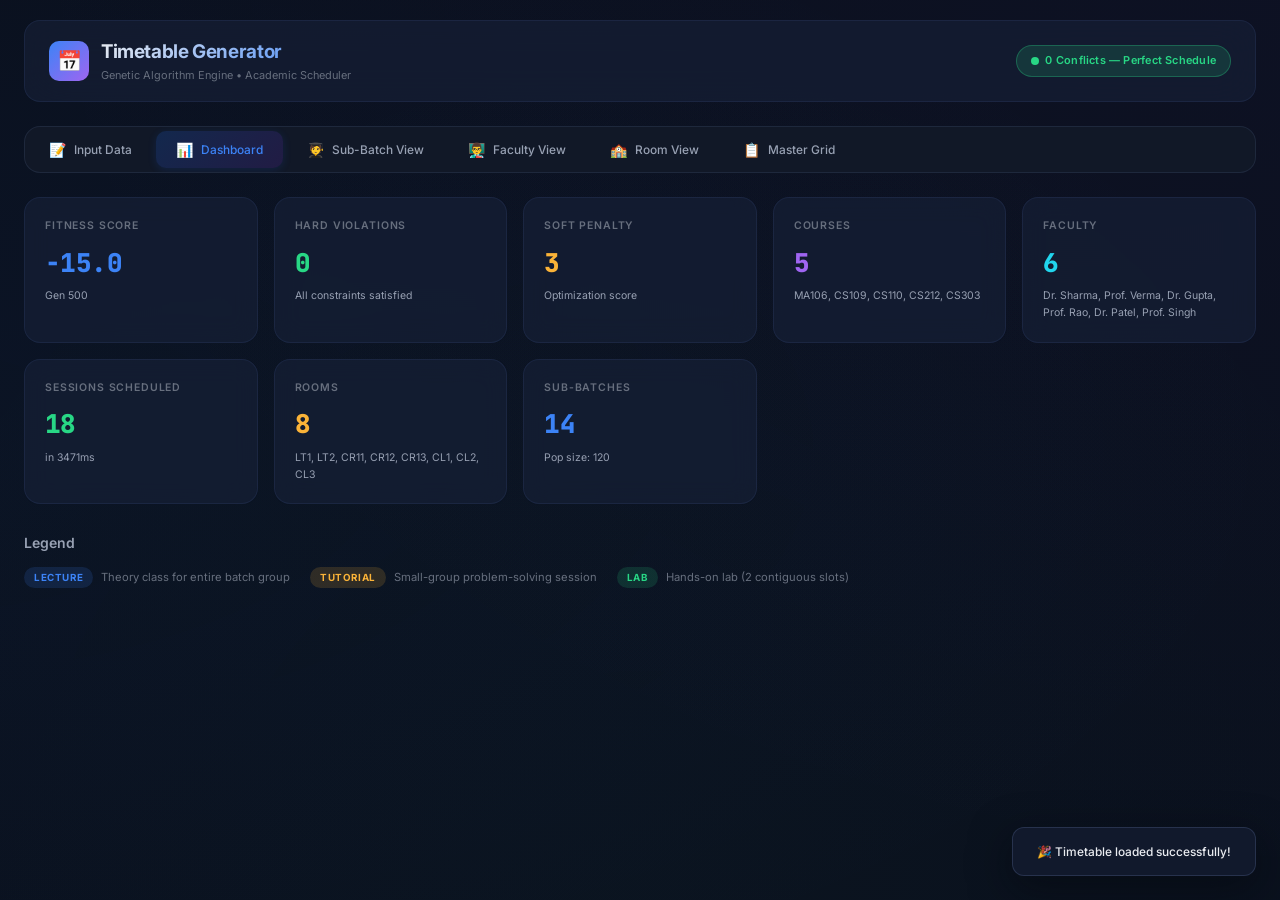
==== index.html @ 5f19a91e "MVP" ====
<!DOCTYPE html>
<html lang="en">
<head>
    <meta charset="UTF-8">
    <meta name="viewport" content="width=device-width, initial-scale=1.0">
    <meta name="description" content="Academic Timetable Generator — Genetic Algorithm powered scheduler with interactive visualization">
    <title>Timetable Generator — GA Engine</title>
    <link rel="stylesheet" href="style.css">
</head>
<body>

<div class="app-container">

    <!-- ═══ HEADER ═══ -->
    <header class="app-header">
        <div class="logo">
            <div class="logo-icon">📅</div>
            <div>
                <h1>Timetable Generator</h1>
                <div class="subtitle">Genetic Algorithm Engine • Academic Scheduler</div>
            </div>
        </div>
        <div class="header-actions">
            <div id="statusBadge" class="status-badge" style="display:none;">
                <span class="pulse"></span>
                <span id="statusText"></span>
            </div>
        </div>
    </header>


    <!-- ═══ TAB NAVIGATION ═══ -->
    <nav class="tab-nav" id="tabNav">
        <button class="tab-btn active" data-tab="input">
            <span class="tab-icon">📝</span> Input Data
        </button>
        <button class="tab-btn" data-tab="dashboard" id="tabDashboard" style="display:none;">
            <span class="tab-icon">📊</span> Dashboard
        </button>
        <button class="tab-btn" data-tab="subbatch" id="tabSubBatch" style="display:none;">
            <span class="tab-icon">🧑‍🎓</span> Sub-Batch View
        </button>
        <button class="tab-btn" data-tab="faculty" id="tabFaculty" style="display:none;">
            <span class="tab-icon">👨‍🏫</span> Faculty View
        </button>
        <button class="tab-btn" data-tab="room" id="tabRoom" style="display:none;">
            <span class="tab-icon">🏫</span> Room View
        </button>
        <button class="tab-btn" data-tab="master" id="tabMaster" style="display:none;">
            <span class="tab-icon">📋</span> Master Grid
        </button>
    </nav>


    <!-- ═══════════════════════════════════════════
         TAB 1: INPUT DATA
         ═══════════════════════════════════════════ -->
    <div class="tab-content active" id="tab-input">
        <div class="wizard-container">

            <!-- Wizard Step Nav -->
            <div class="wizard-steps" id="wizardSteps">
                <button class="wizard-step-btn active" data-step="config">
                    <span class="step-num">1</span> Schedule
                </button>
                <button class="wizard-step-btn" data-step="courses">
                    <span class="step-num">2</span> Courses
                </button>
                <button class="wizard-step-btn" data-step="faculty">
                    <span class="step-num">3</span> Faculty
                </button>
                <button class="wizard-step-btn" data-step="rooms">
                    <span class="step-num">4</span> Rooms
                </button>
                <button class="wizard-step-btn" data-step="batches">
                    <span class="step-num">5</span> Batches
                </button>
                <button class="wizard-step-btn" data-step="sessions">
                    <span class="step-num">6</span> Sessions
                </button>
            </div>


            <!-- ── Step 1: Schedule Config ── -->
            <div class="wizard-panel active" id="step-config">
                <h2 class="form-section-title">⏱️ Schedule Configuration</h2>
                <p class="form-section-desc">Define working days, number of periods, and time slots.</p>

                <div class="config-field" style="margin-bottom: 20px;">
                    <label>Working Days & Periods Per Day</label>
                    <p style="font-size: 0.78rem; color: var(--text-muted); margin: 4px 0 12px;">Set different number of periods for each day (e.g. Saturday = 4 periods).</p>
                    <div class="data-table-wrapper" style="max-width: 400px;">
                        <table class="data-table" id="daysConfigTable">
                            <thead>
                                <tr>
                                    <th>Enabled</th>
                                    <th>Day</th>
                                    <th>Periods</th>
                                </tr>
                            </thead>
                            <tbody id="daysConfigBody">
                                <!-- Populated by JS -->
                            </tbody>
                        </table>
                    </div>
                </div>

                <h3 style="font-size: 0.9rem; color: var(--text-secondary); margin-bottom: 12px;">Period Timings</h3>
                <div class="period-timings-list" id="periodTimings">
                    <!-- Populated by JS -->
                </div>
            </div>


            <!-- ── Step 2: Courses ── -->
            <div class="wizard-panel" id="step-courses">
                <h2 class="form-section-title">📚 Courses</h2>
                <p class="form-section-desc">Add all courses with their code, name, credits, and L-T-P hours.</p>

                <div class="data-table-wrapper">
                    <table class="data-table" id="coursesTable">
                        <thead>
                            <tr>
                                <th>Code</th>
                                <th>Name</th>
                                <th>Credits</th>
                                <th>L</th>
                                <th>T</th>
                                <th>P</th>
                                <th>Elective</th>
                                <th style="width:50px;"></th>
                            </tr>
                        </thead>
                        <tbody id="coursesBody">
                        </tbody>
                    </table>
                </div>
                <div class="form-actions">
                    <div class="form-actions-left">
                        <button class="btn btn-primary btn-sm" onclick="addCourseRow()">➕ Add Course</button>
                    </div>
                </div>
            </div>


            <!-- ── Step 3: Faculty ── -->
            <div class="wizard-panel" id="step-faculty">
                <h2 class="form-section-title">👨‍🏫 Faculty</h2>
                <p class="form-section-desc">Add faculty members with their department and weekly load limit.</p>

                <div class="data-table-wrapper">
                    <table class="data-table" id="facultyTable">
                        <thead>
                            <tr>
                                <th>ID</th>
                                <th>Name</th>
                                <th>Department</th>
                                <th>Max Load (hrs/wk)</th>
                                <th style="width:50px;"></th>
                            </tr>
                        </thead>
                        <tbody id="facultyBody">
                        </tbody>
                    </table>
                </div>
                <div class="form-actions">
                    <div class="form-actions-left">
                        <button class="btn btn-primary btn-sm" onclick="addFacultyRow()">➕ Add Faculty</button>
                    </div>
                </div>
            </div>


            <!-- ── Step 4: Rooms ── -->
            <div class="wizard-panel" id="step-rooms">
                <h2 class="form-section-title">🏫 Rooms</h2>
                <p class="form-section-desc">Add rooms/labs with type and capacity.</p>

                <div class="data-table-wrapper">
                    <table class="data-table" id="roomsTable">
                        <thead>
                            <tr>
                                <th>Code</th>
                                <th>Type</th>
                                <th>Capacity</th>
                                <th style="width:50px;"></th>
                            </tr>
                        </thead>
                        <tbody id="roomsBody">
                        </tbody>
                    </table>
                </div>
                <div class="form-actions">
                    <div class="form-actions-left">
                        <button class="btn btn-primary btn-sm" onclick="addRoomRow()">➕ Add Room</button>
                    </div>
                </div>
            </div>


            <!-- ── Step 5: Batches & Groups ── -->
            <div class="wizard-panel" id="step-batches">
                <h2 class="form-section-title">🧑‍🎓 Batches & Groups</h2>
                <p class="form-section-desc">Define sub-batches first, then group them into batch groups for lectures/labs.</p>

                <h3 style="font-size: 0.95rem; color: var(--text-secondary); margin: 16px 0 10px;">Sub-Batches</h3>
                <div class="data-table-wrapper">
                    <table class="data-table" id="subBatchTable">
                        <thead>
                            <tr>
                                <th>ID/Name</th>
                                <th>Size (students)</th>
                                <th style="width:50px;"></th>
                            </tr>
                        </thead>
                        <tbody id="subBatchBody">
                        </tbody>
                    </table>
                </div>
                <div class="form-actions" style="border-top:none; margin-top:10px; padding-top:0;">
                    <div class="form-actions-left">
                        <button class="btn btn-primary btn-sm" onclick="addSubBatchRow()">➕ Add Sub-Batch</button>
                    </div>
                </div>

                <h3 style="font-size: 0.95rem; color: var(--text-secondary); margin: 24px 0 10px;">Batch Groups</h3>
                <div class="data-table-wrapper">
                    <table class="data-table" id="batchGroupTable">
                        <thead>
                            <tr>
                                <th>Group Name</th>
                                <th>Sub-Batches (comma-separated IDs)</th>
                                <th style="width:50px;"></th>
                            </tr>
                        </thead>
                        <tbody id="batchGroupBody">
                        </tbody>
                    </table>
                </div>
                <div class="form-actions" style="border-top:none; margin-top:10px; padding-top:0;">
                    <div class="form-actions-left">
                        <button class="btn btn-primary btn-sm" onclick="addBatchGroupRow()">➕ Add Batch Group</button>
                    </div>
                </div>
            </div>


            <!-- ── Step 6: Session Mappings ── -->
            <div class="wizard-panel" id="step-sessions">
                <h2 class="form-section-title">🔗 Session Mapping</h2>
                <p class="form-section-desc">Map each course to its batch group, faculty, and session type. The system generates sessions from L-T-P automatically, but you can also manually specify count.</p>

                <div class="data-table-wrapper">
                    <table class="data-table" id="sessionsTable">
                        <thead>
                            <tr>
                                <th>Course</th>
                                <th>Type</th>
                                <th>Batch Group</th>
                                <th>Faculty</th>
                                <th>Count</th>
                                <th style="width:50px;"></th>
                            </tr>
                        </thead>
                        <tbody id="sessionsBody">
                        </tbody>
                    </table>
                </div>
                <div class="form-actions">
                    <div class="form-actions-left">
                        <button class="btn btn-primary btn-sm" onclick="addSessionRow()">➕ Add Mapping</button>
                    </div>
                </div>
            </div>


            <!-- ── Global Wizard Actions ── -->
            <div class="form-actions" style="margin-top: 28px; padding-top: 20px; border-top: 1px solid var(--border-subtle);">
                <div class="form-actions-left">
                    <button class="btn btn-secondary" onclick="loadSampleData()">📥 Load Sample Data</button>
                    <button class="btn btn-secondary" onclick="clearAllData()">🗑️ Clear All</button>
                </div>
                <div class="form-actions-right">
                    <button class="btn btn-secondary" onclick="reloadServerOutput()" title="Load latest timetable from server">⚡ Reload Latest</button>
                    <button class="btn btn-secondary" id="btnLoadOutput" onclick="loadOutputJson()" title="Upload a JSON file from your computer">📂 Upload JSON</button>
                    <button class="btn btn-success" onclick="exportInputJson()">💾 Export Input JSON</button>
                </div>
            </div>

        </div>
    </div>


    <!-- ═══════════════════════════════════════════
         TAB 2: DASHBOARD
         ═══════════════════════════════════════════ -->
    <div class="tab-content" id="tab-dashboard">
        <div class="stats-grid" id="statsGrid">
            <!-- Populated by JS -->
        </div>

        <div style="margin-top: 20px;">
            <h3 style="font-size: 1rem; font-weight: 600; color: var(--text-secondary); margin-bottom: 12px;">Legend</h3>
            <div style="display: flex; gap: 20px; flex-wrap: wrap;">
                <div style="display: flex; align-items: center; gap: 8px;">
                    <span class="type-badge lecture">Lecture</span>
                    <span style="font-size: 0.8rem; color: var(--text-muted);">Theory class for entire batch group</span>
                </div>
                <div style="display: flex; align-items: center; gap: 8px;">
                    <span class="type-badge tutorial">Tutorial</span>
                    <span style="font-size: 0.8rem; color: var(--text-muted);">Small-group problem-solving session</span>
                </div>
                <div style="display: flex; align-items: center; gap: 8px;">
                    <span class="type-badge practical">Lab</span>
                    <span style="font-size: 0.8rem; color: var(--text-muted);">Hands-on lab (2 contiguous slots)</span>
                </div>
            </div>
        </div>
    </div>


    <!-- ═══════════════════════════════════════════
         TAB 3: SUB-BATCH VIEW
         ═══════════════════════════════════════════ -->
    <div class="tab-content" id="tab-subbatch">
        <div class="view-controls">
            <label for="subBatchSelect">Select Sub-Batch:</label>
            <select class="styled-select" id="subBatchSelect" onchange="renderSubBatchGrid()"></select>
        </div>
        <div id="subBatchGridContainer">
            <div class="empty-state">
                <div class="empty-icon">🧑‍🎓</div>
                <h3>Select a sub-batch above</h3>
                <p>Choose a sub-batch from the dropdown to view its weekly timetable.</p>
            </div>
        </div>
    </div>


    <!-- ═══════════════════════════════════════════
         TAB 4: FACULTY VIEW
         ═══════════════════════════════════════════ -->
    <div class="tab-content" id="tab-faculty">
        <div class="view-controls">
            <label for="facultySelect">Select Faculty:</label>
            <select class="styled-select" id="facultySelect" onchange="renderFacultyGrid()"></select>
        </div>
        <div id="facultyGridContainer">
            <div class="empty-state">
                <div class="empty-icon">👨‍🏫</div>
                <h3>Select a faculty member above</h3>
                <p>Choose a faculty member to view their weekly teaching schedule.</p>
            </div>
        </div>
    </div>


    <!-- ═══════════════════════════════════════════
         TAB 5: ROOM VIEW
         ═══════════════════════════════════════════ -->
    <div class="tab-content" id="tab-room">
        <div class="view-controls">
            <label for="roomSelect">Select Room:</label>
            <select class="styled-select" id="roomSelect" onchange="renderRoomGrid()"></select>
        </div>
        <div id="roomGridContainer">
            <div class="empty-state">
                <div class="empty-icon">🏫</div>
                <h3>Select a room above</h3>
                <p>Choose a room to see its weekly occupancy schedule.</p>
            </div>
        </div>
    </div>


    <!-- ═══════════════════════════════════════════
         TAB 6: MASTER GRID
         ═══════════════════════════════════════════ -->
    <div class="tab-content" id="tab-master">
        <div class="view-controls">
            <label for="masterFilter">Filter:</label>
            <input type="text" class="styled-select" id="masterFilter" placeholder="Search by course, faculty, room..." oninput="renderMasterTable()" style="min-width: 300px;">
        </div>
        <div id="masterTableContainer">
            <!-- Populated by JS -->
        </div>
    </div>

</div>

<!-- ═══ TOOLTIP ═══ -->
<div class="tooltip" id="tooltip"></div>

<script src="app.js"></script>
</body>
</html>
---- style.css ----
/* ═══════════════════════════════════════════════════════════════════════
   TIMETABLE GENERATOR — PREMIUM DARK THEME DESIGN SYSTEM
   ═══════════════════════════════════════════════════════════════════════ */

@import url('https://fonts.googleapis.com/css2?family=Inter:wght@300;400;500;600;700;800&family=JetBrains+Mono:wght@400;500;600&display=swap');

/* ── CSS Variables (Design Tokens) ── */
:root {
    /* Base colors */
    --bg-primary: hsl(222, 47%, 8%);
    --bg-secondary: hsl(222, 40%, 11%);
    --bg-tertiary: hsl(222, 35%, 14%);
    --bg-card: hsl(222, 35%, 13%);
    --bg-hover: hsl(222, 30%, 18%);

    /* Glass effect */
    --glass-bg: hsla(222, 40%, 16%, 0.6);
    --glass-border: hsla(222, 40%, 30%, 0.3);
    --glass-shadow: 0 8px 32px hsla(222, 50%, 4%, 0.4);

    /* Text */
    --text-primary: hsl(220, 20%, 93%);
    --text-secondary: hsl(220, 15%, 65%);
    --text-muted: hsl(220, 10%, 45%);

    /* Accent palette */
    --accent-blue: hsl(217, 91%, 60%);
    --accent-blue-dim: hsla(217, 91%, 60%, 0.15);
    --accent-purple: hsl(265, 83%, 67%);
    --accent-purple-dim: hsla(265, 83%, 67%, 0.15);
    --accent-green: hsl(152, 69%, 50%);
    --accent-green-dim: hsla(152, 69%, 50%, 0.15);
    --accent-amber: hsl(38, 95%, 60%);
    --accent-amber-dim: hsla(38, 95%, 60%, 0.15);
    --accent-red: hsl(0, 84%, 60%);
    --accent-red-dim: hsla(0, 84%, 60%, 0.15);
    --accent-cyan: hsl(187, 85%, 53%);
    --accent-cyan-dim: hsla(187, 85%, 53%, 0.15);

    /* Session type colors */
    --lecture-bg: linear-gradient(135deg, hsla(217, 80%, 50%, 0.25), hsla(217, 80%, 50%, 0.10));
    --lecture-border: hsla(217, 80%, 55%, 0.5);
    --lecture-text: hsl(217, 90%, 75%);

    --tutorial-bg: linear-gradient(135deg, hsla(38, 80%, 50%, 0.25), hsla(38, 80%, 50%, 0.10));
    --tutorial-border: hsla(38, 80%, 55%, 0.5);
    --tutorial-text: hsl(38, 90%, 75%);

    --lab-bg: linear-gradient(135deg, hsla(152, 70%, 45%, 0.25), hsla(152, 70%, 45%, 0.10));
    --lab-border: hsla(152, 70%, 50%, 0.5);
    --lab-text: hsl(152, 80%, 70%);

    /* Borders & misc */
    --border-subtle: hsla(222, 30%, 25%, 0.5);
    --border-medium: hsla(222, 30%, 30%, 0.6);
    --radius-sm: 6px;
    --radius-md: 10px;
    --radius-lg: 16px;
    --radius-xl: 20px;

    /* Transitions */
    --transition-fast: 150ms ease;
    --transition-normal: 250ms ease;
    --transition-smooth: 350ms cubic-bezier(0.4, 0, 0.2, 1);
}


/* ── Reset & Base ── */
*, *::before, *::after {
    margin: 0;
    padding: 0;
    box-sizing: border-box;
}

html {
    font-size: 14px;
    scroll-behavior: smooth;
}

body {
    font-family: 'Inter', -apple-system, BlinkMacSystemFont, sans-serif;
    background: var(--bg-primary);
    color: var(--text-primary);
    line-height: 1.6;
    min-height: 100vh;
    overflow-x: hidden;
}

/* Ambient background glow */
body::before {
    content: '';
    position: fixed;
    top: -50%;
    left: -50%;
    width: 200%;
    height: 200%;
    background: radial-gradient(ellipse at 20% 50%, hsla(217, 80%, 50%, 0.04) 0%, transparent 50%),
                radial-gradient(ellipse at 80% 20%, hsla(265, 80%, 55%, 0.03) 0%, transparent 50%),
                radial-gradient(ellipse at 50% 80%, hsla(152, 70%, 45%, 0.02) 0%, transparent 50%);
    z-index: -1;
    pointer-events: none;
}


/* ── Layout ── */
.app-container {
    max-width: 1440px;
    margin: 0 auto;
    padding: 20px 24px;
}


/* ── Header ── */
.app-header {
    display: flex;
    align-items: center;
    justify-content: space-between;
    padding: 16px 24px;
    margin-bottom: 24px;
    background: var(--glass-bg);
    border: 1px solid var(--glass-border);
    border-radius: var(--radius-lg);
    backdrop-filter: blur(20px);
    -webkit-backdrop-filter: blur(20px);
}

.app-header .logo {
    display: flex;
    align-items: center;
    gap: 12px;
}

.app-header .logo-icon {
    width: 40px;
    height: 40px;
    background: linear-gradient(135deg, var(--accent-blue), var(--accent-purple));
    border-radius: var(--radius-md);
    display: flex;
    align-items: center;
    justify-content: center;
    font-size: 20px;
}

.app-header h1 {
    font-size: 1.35rem;
    font-weight: 700;
    letter-spacing: -0.02em;
    background: linear-gradient(135deg, var(--text-primary), var(--accent-blue));
    -webkit-background-clip: text;
    -webkit-text-fill-color: transparent;
    background-clip: text;
}

.app-header .subtitle {
    font-size: 0.78rem;
    color: var(--text-muted);
    font-weight: 400;
}

.header-actions {
    display: flex;
    gap: 10px;
    align-items: center;
}


/* ── Status Badge ── */
.status-badge {
    display: inline-flex;
    align-items: center;
    gap: 6px;
    padding: 6px 14px;
    border-radius: 100px;
    font-size: 0.78rem;
    font-weight: 600;
    letter-spacing: 0.02em;
}

.status-badge.success {
    background: var(--accent-green-dim);
    color: var(--accent-green);
    border: 1px solid hsla(152, 69%, 50%, 0.3);
}

.status-badge.warning {
    background: var(--accent-red-dim);
    color: var(--accent-red);
    border: 1px solid hsla(0, 84%, 60%, 0.3);
}

.status-badge .pulse {
    width: 8px;
    height: 8px;
    border-radius: 50%;
    animation: pulse 2s infinite;
}

.status-badge.success .pulse { background: var(--accent-green); }
.status-badge.warning .pulse { background: var(--accent-red); }

@keyframes pulse {
    0%, 100% { opacity: 1; transform: scale(1); }
    50% { opacity: 0.5; transform: scale(1.2); }
}


/* ── Tab Navigation ── */
.tab-nav {
    display: flex;
    gap: 4px;
    padding: 4px;
    background: var(--bg-secondary);
    border-radius: var(--radius-lg);
    margin-bottom: 24px;
    border: 1px solid var(--border-subtle);
    overflow-x: auto;
}

.tab-btn {
    padding: 10px 20px;
    border: none;
    background: transparent;
    color: var(--text-secondary);
    font-family: 'Inter', sans-serif;
    font-size: 0.85rem;
    font-weight: 500;
    border-radius: var(--radius-md);
    cursor: pointer;
    transition: all var(--transition-normal);
    white-space: nowrap;
    display: flex;
    align-items: center;
    gap: 8px;
}

.tab-btn:hover {
    color: var(--text-primary);
    background: var(--bg-hover);
}

.tab-btn.active {
    background: linear-gradient(135deg, hsla(217, 80%, 50%, 0.2), hsla(265, 80%, 55%, 0.15));
    color: var(--accent-blue);
    box-shadow: 0 2px 8px hsla(217, 80%, 50%, 0.15);
}

.tab-btn .tab-icon {
    font-size: 1rem;
}

.tab-content {
    display: none;
    animation: fadeIn 0.3s ease;
}

.tab-content.active {
    display: block;
}

@keyframes fadeIn {
    from { opacity: 0; transform: translateY(8px); }
    to { opacity: 1; transform: translateY(0); }
}


/* ── Stat Cards ── */
.stats-grid {
    display: grid;
    grid-template-columns: repeat(auto-fit, minmax(200px, 1fr));
    gap: 16px;
    margin-bottom: 28px;
}

.stat-card {
    background: var(--glass-bg);
    border: 1px solid var(--glass-border);
    border-radius: var(--radius-lg);
    padding: 20px;
    backdrop-filter: blur(12px);
    transition: all var(--transition-smooth);
}

.stat-card:hover {
    transform: translateY(-2px);
    border-color: var(--accent-blue);
    box-shadow: 0 8px 24px hsla(217, 80%, 50%, 0.1);
}

.stat-card .stat-label {
    font-size: 0.75rem;
    color: var(--text-muted);
    text-transform: uppercase;
    letter-spacing: 0.08em;
    font-weight: 600;
    margin-bottom: 8px;
}

.stat-card .stat-value {
    font-size: 1.85rem;
    font-weight: 800;
    font-family: 'JetBrains Mono', monospace;
    letter-spacing: -0.02em;
}

.stat-card .stat-sub {
    font-size: 0.75rem;
    color: var(--text-secondary);
    margin-top: 4px;
}

.stat-card.blue .stat-value { color: var(--accent-blue); }
.stat-card.purple .stat-value { color: var(--accent-purple); }
.stat-card.green .stat-value { color: var(--accent-green); }
.stat-card.amber .stat-value { color: var(--accent-amber); }
.stat-card.red .stat-value { color: var(--accent-red); }
.stat-card.cyan .stat-value { color: var(--accent-cyan); }


/* ── Dropdown / Select ── */
.view-controls {
    display: flex;
    align-items: center;
    gap: 16px;
    margin-bottom: 20px;
    flex-wrap: wrap;
}

.view-controls label {
    font-size: 0.85rem;
    font-weight: 600;
    color: var(--text-secondary);
}

.styled-select {
    appearance: none;
    background: var(--bg-tertiary);
    border: 1px solid var(--border-medium);
    color: var(--text-primary);
    padding: 10px 36px 10px 14px;
    border-radius: var(--radius-md);
    font-family: 'Inter', sans-serif;
    font-size: 0.85rem;
    font-weight: 500;
    cursor: pointer;
    transition: all var(--transition-fast);
    background-image: url("data:image/svg+xml,%3Csvg xmlns='http://www.w3.org/2000/svg' width='12' height='12' viewBox='0 0 12 12'%3E%3Cpath d='M6 8L1 3h10z' fill='%23888'/%3E%3C/svg%3E");
    background-repeat: no-repeat;
    background-position: right 12px center;
    min-width: 220px;
}

.styled-select:hover {
    border-color: var(--accent-blue);
}

.styled-select:focus {
    outline: none;
    border-color: var(--accent-blue);
    box-shadow: 0 0 0 3px var(--accent-blue-dim);
}


/* ── Timetable Grid ── */
.timetable-wrapper {
    overflow-x: auto;
    border-radius: var(--radius-lg);
    border: 1px solid var(--glass-border);
    background: var(--glass-bg);
    backdrop-filter: blur(12px);
}

.timetable-grid {
    width: 100%;
    border-collapse: separate;
    border-spacing: 0;
    min-width: 800px;
}

.timetable-grid th {
    padding: 14px 16px;
    font-size: 0.78rem;
    font-weight: 600;
    text-transform: uppercase;
    letter-spacing: 0.06em;
    color: var(--text-muted);
    background: var(--bg-secondary);
    border-bottom: 1px solid var(--border-subtle);
    position: sticky;
    top: 0;
    z-index: 2;
}

.timetable-grid th:first-child {
    border-top-left-radius: var(--radius-lg);
    position: sticky;
    left: 0;
    z-index: 3;
    background: var(--bg-secondary);
}

.timetable-grid th:last-child {
    border-top-right-radius: var(--radius-lg);
}

.timetable-grid td {
    padding: 8px;
    border-bottom: 1px solid var(--border-subtle);
    border-right: 1px solid hsla(222, 30%, 20%, 0.3);
    vertical-align: top;
    min-width: 140px;
    height: 80px;
}

.timetable-grid td:first-child {
    font-weight: 600;
    color: var(--text-secondary);
    font-size: 0.85rem;
    background: var(--bg-secondary);
    min-width: 90px;
    position: sticky;
    left: 0;
    z-index: 1;
}

.timetable-grid tr:last-child td:first-child {
    border-bottom-left-radius: var(--radius-lg);
}

.timetable-grid tr:last-child td:last-child {
    border-bottom-right-radius: var(--radius-lg);
}


/* ── Session Cell (inside grid td) ── */
.session-cell {
    padding: 8px 10px;
    border-radius: var(--radius-sm);
    border-left: 3px solid transparent;
    height: 100%;
    display: flex;
    flex-direction: column;
    justify-content: center;
    gap: 3px;
    cursor: pointer;
    transition: all var(--transition-fast);
    position: relative;
}

.session-cell:hover {
    transform: scale(1.02);
    z-index: 5;
}

.session-cell.lecture {
    background: var(--lecture-bg);
    border-left-color: var(--lecture-border);
}

.session-cell.tutorial {
    background: var(--tutorial-bg);
    border-left-color: var(--tutorial-border);
}

.session-cell.practical {
    background: var(--lab-bg);
    border-left-color: var(--lab-border);
}

.session-cell .course-code {
    font-family: 'JetBrains Mono', monospace;
    font-size: 0.82rem;
    font-weight: 600;
}

.session-cell.lecture .course-code { color: var(--lecture-text); }
.session-cell.tutorial .course-code { color: var(--tutorial-text); }
.session-cell.practical .course-code { color: var(--lab-text); }

.session-cell .session-type-badge {
    font-size: 0.65rem;
    font-weight: 700;
    text-transform: uppercase;
    letter-spacing: 0.08em;
    opacity: 0.7;
}

.session-cell .session-detail {
    font-size: 0.7rem;
    color: var(--text-secondary);
    white-space: nowrap;
    overflow: hidden;
    text-overflow: ellipsis;
}

.empty-cell {
    height: 100%;
    border: 1px dashed hsla(222, 30%, 25%, 0.4);
    border-radius: var(--radius-sm);
    display: flex;
    align-items: center;
    justify-content: center;
    color: var(--text-muted);
    font-size: 0.7rem;
    opacity: 0.4;
}


/* ── Tooltip ── */
.tooltip {
    position: fixed;
    background: hsl(222, 45%, 10%);
    border: 1px solid var(--border-medium);
    border-radius: var(--radius-md);
    padding: 14px 18px;
    font-size: 0.8rem;
    z-index: 1000;
    pointer-events: none;
    box-shadow: 0 12px 40px hsla(222, 50%, 4%, 0.6);
    max-width: 280px;
    backdrop-filter: blur(20px);
    opacity: 0;
    transition: opacity var(--transition-fast);
}

.tooltip.visible {
    opacity: 1;
}

.tooltip .tt-title {
    font-weight: 700;
    font-size: 0.9rem;
    margin-bottom: 8px;
    color: var(--text-primary);
}

.tooltip .tt-row {
    display: flex;
    justify-content: space-between;
    gap: 16px;
    padding: 3px 0;
}

.tooltip .tt-label {
    color: var(--text-muted);
    font-weight: 500;
}

.tooltip .tt-value {
    color: var(--text-primary);
    font-weight: 600;
    font-family: 'JetBrains Mono', monospace;
    font-size: 0.75rem;
}


/* ── Buttons ── */
.btn {
    padding: 10px 20px;
    border: none;
    border-radius: var(--radius-md);
    font-family: 'Inter', sans-serif;
    font-size: 0.85rem;
    font-weight: 600;
    cursor: pointer;
    transition: all var(--transition-normal);
    display: inline-flex;
    align-items: center;
    gap: 8px;
}

.btn-primary {
    background: linear-gradient(135deg, var(--accent-blue), hsl(230, 80%, 55%));
    color: white;
    box-shadow: 0 4px 16px hsla(217, 80%, 50%, 0.3);
}

.btn-primary:hover {
    transform: translateY(-1px);
    box-shadow: 0 6px 24px hsla(217, 80%, 50%, 0.4);
}

.btn-secondary {
    background: var(--bg-tertiary);
    color: var(--text-primary);
    border: 1px solid var(--border-medium);
}

.btn-secondary:hover {
    background: var(--bg-hover);
    border-color: var(--accent-blue);
}

.btn-success {
    background: linear-gradient(135deg, var(--accent-green), hsl(160, 70%, 40%));
    color: white;
    box-shadow: 0 4px 16px hsla(152, 69%, 50%, 0.3);
}

.btn-success:hover {
    transform: translateY(-1px);
    box-shadow: 0 6px 24px hsla(152, 69%, 50%, 0.4);
}

.btn-danger {
    background: var(--accent-red-dim);
    color: var(--accent-red);
    border: 1px solid hsla(0, 84%, 60%, 0.3);
}

.btn-danger:hover {
    background: hsla(0, 84%, 60%, 0.25);
}

.btn-sm {
    padding: 6px 14px;
    font-size: 0.78rem;
}

.btn-icon {
    width: 36px;
    height: 36px;
    padding: 0;
    display: flex;
    align-items: center;
    justify-content: center;
    border-radius: var(--radius-sm);
}


/* ── Input Form Styles ── */
.wizard-container {
    background: var(--glass-bg);
    border: 1px solid var(--glass-border);
    border-radius: var(--radius-xl);
    padding: 28px;
    backdrop-filter: blur(20px);
}

.wizard-steps {
    display: flex;
    gap: 4px;
    margin-bottom: 28px;
    padding: 4px;
    background: var(--bg-secondary);
    border-radius: var(--radius-lg);
    overflow-x: auto;
}

.wizard-step-btn {
    flex: 1;
    padding: 10px 16px;
    border: none;
    background: transparent;
    color: var(--text-muted);
    font-family: 'Inter', sans-serif;
    font-size: 0.78rem;
    font-weight: 500;
    border-radius: var(--radius-md);
    cursor: pointer;
    transition: all var(--transition-normal);
    white-space: nowrap;
    display: flex;
    align-items: center;
    gap: 8px;
    justify-content: center;
}

.wizard-step-btn:hover {
    color: var(--text-primary);
    background: var(--bg-hover);
}

.wizard-step-btn.active {
    background: var(--accent-blue-dim);
    color: var(--accent-blue);
}

.wizard-step-btn.completed {
    color: var(--accent-green);
}

.wizard-step-btn .step-num {
    width: 22px;
    height: 22px;
    border-radius: 50%;
    background: var(--bg-tertiary);
    display: flex;
    align-items: center;
    justify-content: center;
    font-size: 0.7rem;
    font-weight: 700;
}

.wizard-step-btn.active .step-num {
    background: var(--accent-blue);
    color: white;
}

.wizard-step-btn.completed .step-num {
    background: var(--accent-green);
    color: white;
}

.wizard-panel {
    display: none;
    animation: fadeIn 0.3s ease;
}

.wizard-panel.active {
    display: block;
}

.form-section-title {
    font-size: 1.15rem;
    font-weight: 700;
    margin-bottom: 6px;
    color: var(--text-primary);
}

.form-section-desc {
    font-size: 0.82rem;
    color: var(--text-secondary);
    margin-bottom: 20px;
}


/* ── Form Table (editable data grid) ── */
.data-table-wrapper {
    overflow-x: auto;
    border-radius: var(--radius-md);
    border: 1px solid var(--border-subtle);
}

.data-table {
    width: 100%;
    border-collapse: collapse;
}

.data-table th {
    padding: 10px 14px;
    font-size: 0.72rem;
    font-weight: 600;
    text-transform: uppercase;
    letter-spacing: 0.06em;
    color: var(--text-muted);
    background: var(--bg-secondary);
    border-bottom: 1px solid var(--border-subtle);
    text-align: left;
}

.data-table td {
    padding: 6px 8px;
    border-bottom: 1px solid hsla(222, 30%, 20%, 0.3);
}

.data-table tr:hover td {
    background: var(--bg-hover);
}

.data-table input,
.data-table select {
    width: 100%;
    padding: 8px 10px;
    background: var(--bg-primary);
    border: 1px solid var(--border-subtle);
    color: var(--text-primary);
    border-radius: var(--radius-sm);
    font-family: 'Inter', sans-serif;
    font-size: 0.82rem;
    transition: all var(--transition-fast);
}

.data-table input:focus,
.data-table select:focus {
    outline: none;
    border-color: var(--accent-blue);
    box-shadow: 0 0 0 3px var(--accent-blue-dim);
}

.data-table input[type="number"] {
    font-family: 'JetBrains Mono', monospace;
    width: 70px;
}

.data-table input[type="checkbox"] {
    width: auto;
    accent-color: var(--accent-blue);
}

.data-table select {
    appearance: none;
    background-image: url("data:image/svg+xml,%3Csvg xmlns='http://www.w3.org/2000/svg' width='10' height='10' viewBox='0 0 10 10'%3E%3Cpath d='M5 7L1 3h8z' fill='%23888'/%3E%3C/svg%3E");
    background-repeat: no-repeat;
    background-position: right 8px center;
    padding-right: 28px;
}


/* ── Form Actions Bar ── */
.form-actions {
    display: flex;
    align-items: center;
    justify-content: space-between;
    margin-top: 20px;
    padding-top: 16px;
    border-top: 1px solid var(--border-subtle);
    flex-wrap: wrap;
    gap: 10px;
}

.form-actions-left {
    display: flex;
    gap: 10px;
}

.form-actions-right {
    display: flex;
    gap: 10px;
}


/* ── Config Form (Step 1) ── */
.config-grid {
    display: grid;
    grid-template-columns: repeat(auto-fit, minmax(280px, 1fr));
    gap: 20px;
    margin-bottom: 24px;
}

.config-field {
    display: flex;
    flex-direction: column;
    gap: 6px;
}

.config-field label {
    font-size: 0.78rem;
    font-weight: 600;
    color: var(--text-secondary);
    text-transform: uppercase;
    letter-spacing: 0.04em;
}

.config-field input,
.config-field select {
    padding: 10px 14px;
    background: var(--bg-primary);
    border: 1px solid var(--border-subtle);
    color: var(--text-primary);
    border-radius: var(--radius-md);
    font-family: 'Inter', sans-serif;
    font-size: 0.9rem;
    transition: all var(--transition-fast);
}

.config-field input:focus,
.config-field select:focus {
    outline: none;
    border-color: var(--accent-blue);
    box-shadow: 0 0 0 3px var(--accent-blue-dim);
}

.days-checkbox-group {
    display: flex;
    gap: 8px;
    flex-wrap: wrap;
}

.day-checkbox {
    display: flex;
    align-items: center;
    gap: 6px;
    padding: 8px 14px;
    background: var(--bg-primary);
    border: 1px solid var(--border-subtle);
    border-radius: var(--radius-sm);
    cursor: pointer;
    transition: all var(--transition-fast);
    font-size: 0.82rem;
    font-weight: 500;
}

.day-checkbox:hover {
    border-color: var(--accent-blue);
}

.day-checkbox input[type="checkbox"] {
    accent-color: var(--accent-blue);
}

.day-checkbox.checked {
    background: var(--accent-blue-dim);
    border-color: var(--accent-blue);
    color: var(--accent-blue);
}

.period-timings-list {
    display: flex;
    flex-direction: column;
    gap: 8px;
}

.period-timing-row {
    display: flex;
    align-items: center;
    gap: 10px;
}

.period-timing-row .period-label {
    font-family: 'JetBrains Mono', monospace;
    font-size: 0.78rem;
    font-weight: 600;
    color: var(--text-muted);
    min-width: 30px;
}

.period-timing-row input {
    padding: 8px 12px;
    background: var(--bg-primary);
    border: 1px solid var(--border-subtle);
    color: var(--text-primary);
    border-radius: var(--radius-sm);
    font-family: 'JetBrains Mono', monospace;
    font-size: 0.82rem;
    width: 130px;
    transition: all var(--transition-fast);
}

.period-timing-row input:focus {
    outline: none;
    border-color: var(--accent-blue);
    box-shadow: 0 0 0 3px var(--accent-blue-dim);
}


/* ── Master Table ── */
.master-table-wrapper {
    overflow-x: auto;
    border-radius: var(--radius-lg);
    border: 1px solid var(--glass-border);
    background: var(--glass-bg);
    backdrop-filter: blur(12px);
}

.master-table {
    width: 100%;
    border-collapse: collapse;
}

.master-table th {
    padding: 12px 16px;
    font-size: 0.72rem;
    font-weight: 600;
    text-transform: uppercase;
    letter-spacing: 0.06em;
    color: var(--text-muted);
    background: var(--bg-secondary);
    border-bottom: 1px solid var(--border-subtle);
    text-align: left;
    cursor: pointer;
    user-select: none;
    transition: color var(--transition-fast);
}

.master-table th:hover {
    color: var(--accent-blue);
}

.master-table td {
    padding: 10px 16px;
    border-bottom: 1px solid hsla(222, 30%, 20%, 0.3);
    font-size: 0.82rem;
}

.master-table tr:hover td {
    background: var(--bg-hover);
}

.type-badge {
    display: inline-block;
    padding: 3px 10px;
    border-radius: 100px;
    font-size: 0.7rem;
    font-weight: 700;
    text-transform: uppercase;
    letter-spacing: 0.06em;
}

.type-badge.lecture {
    background: var(--accent-blue-dim);
    color: var(--accent-blue);
}

.type-badge.tutorial {
    background: var(--accent-amber-dim);
    color: var(--accent-amber);
}

.type-badge.practical {
    background: var(--accent-green-dim);
    color: var(--accent-green);
}

.code-text {
    font-family: 'JetBrains Mono', monospace;
    font-weight: 600;
    font-size: 0.8rem;
}


/* ── Empty / Loading States ── */
.empty-state {
    text-align: center;
    padding: 60px 20px;
    color: var(--text-muted);
}

.empty-state .empty-icon {
    font-size: 3rem;
    margin-bottom: 16px;
    opacity: 0.5;
}

.empty-state h3 {
    font-size: 1.1rem;
    color: var(--text-secondary);
    margin-bottom: 8px;
}

.empty-state p {
    font-size: 0.85rem;
    max-width: 400px;
    margin: 0 auto;
}

.loading-spinner {
    display: inline-block;
    width: 20px;
    height: 20px;
    border: 2px solid var(--border-subtle);
    border-top-color: var(--accent-blue);
    border-radius: 50%;
    animation: spin 0.8s linear infinite;
}

@keyframes spin {
    to { transform: rotate(360deg); }
}


/* ── Scrollbar ── */
::-webkit-scrollbar {
    width: 6px;
    height: 6px;
}

::-webkit-scrollbar-track {
    background: transparent;
}

::-webkit-scrollbar-thumb {
    background: hsla(222, 20%, 35%, 0.4);
    border-radius: 100px;
}

::-webkit-scrollbar-thumb:hover {
    background: hsla(222, 20%, 45%, 0.6);
}


/* ── Responsive ── */
@media (max-width: 768px) {
    .app-container {
        padding: 12px;
    }

    .app-header {
        flex-direction: column;
        gap: 12px;
        text-align: center;
    }

    .stats-grid {
        grid-template-columns: repeat(2, 1fr);
    }

    .tab-nav {
        overflow-x: auto;
    }

    .tab-btn {
        padding: 8px 14px;
        font-size: 0.78rem;
    }

    .config-grid {
        grid-template-columns: 1fr;
    }
}

@media (max-width: 480px) {
    .stats-grid {
        grid-template-columns: 1fr;
    }
}
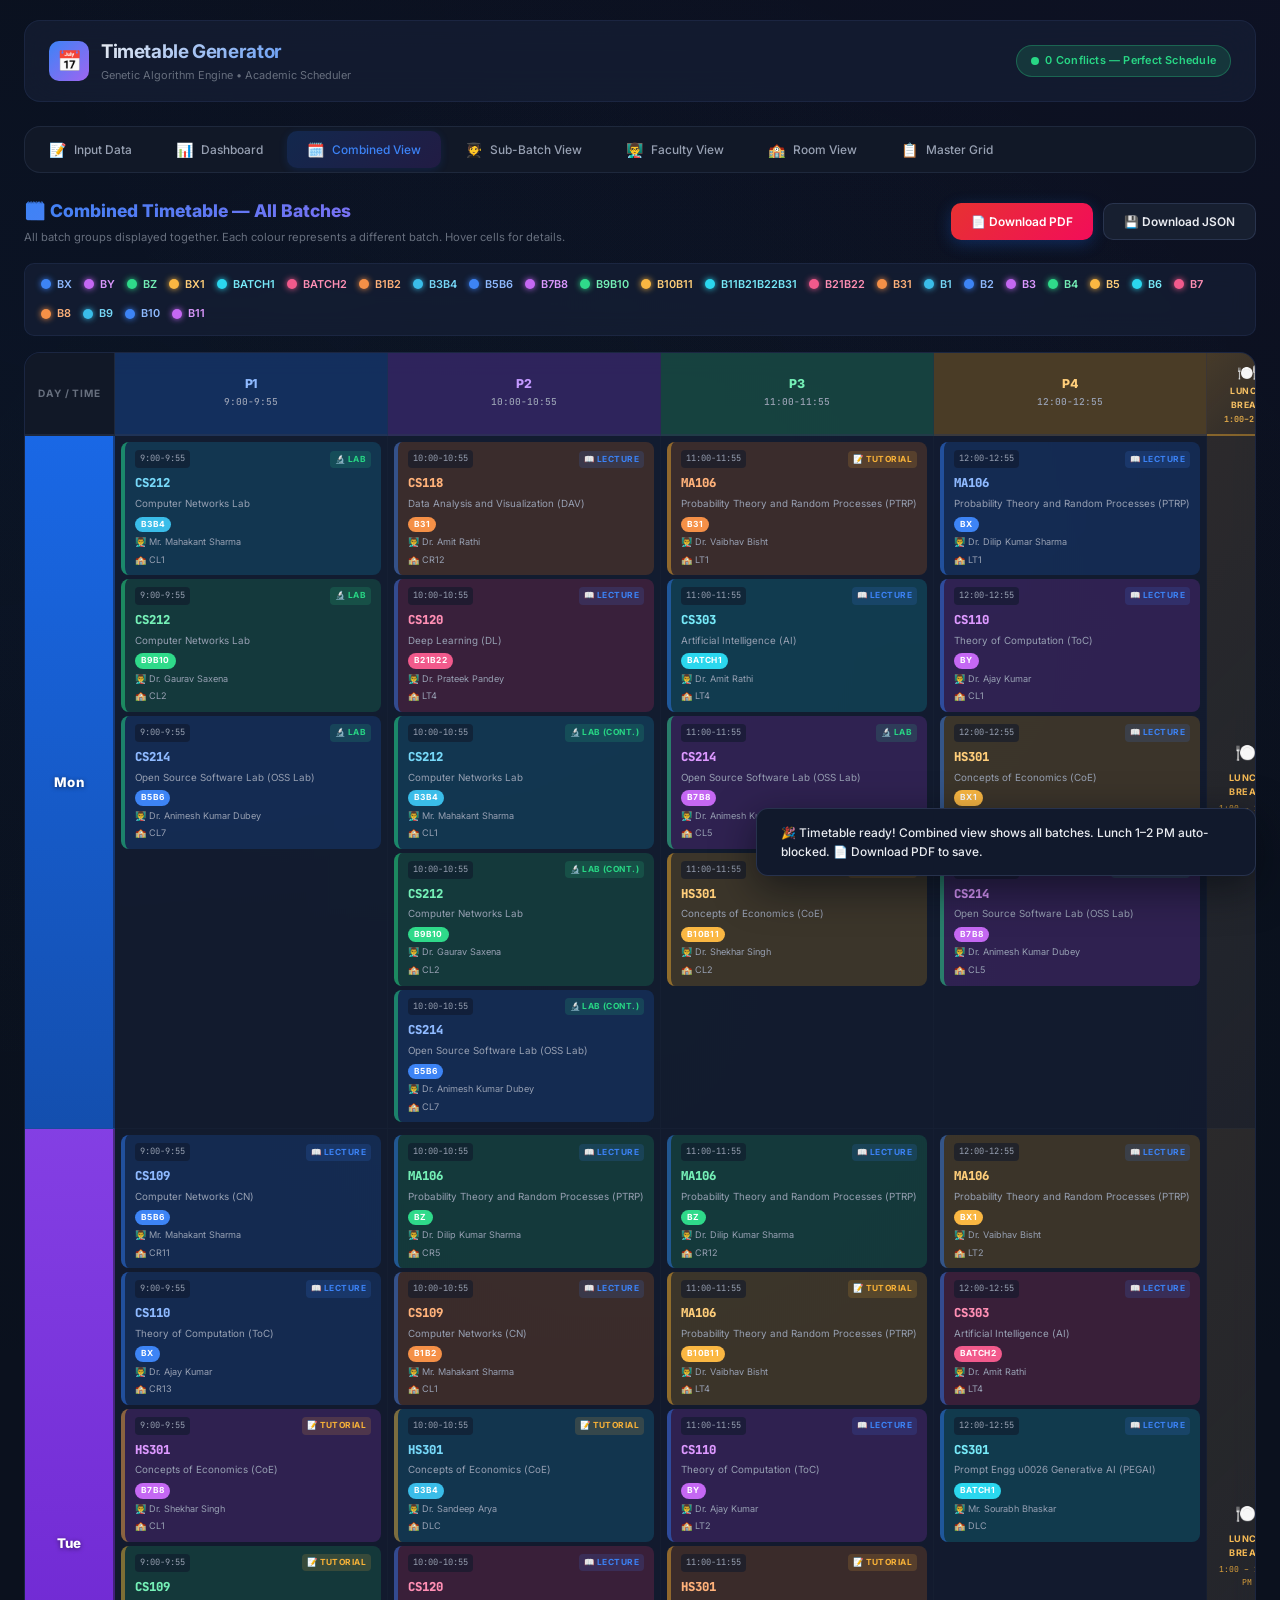
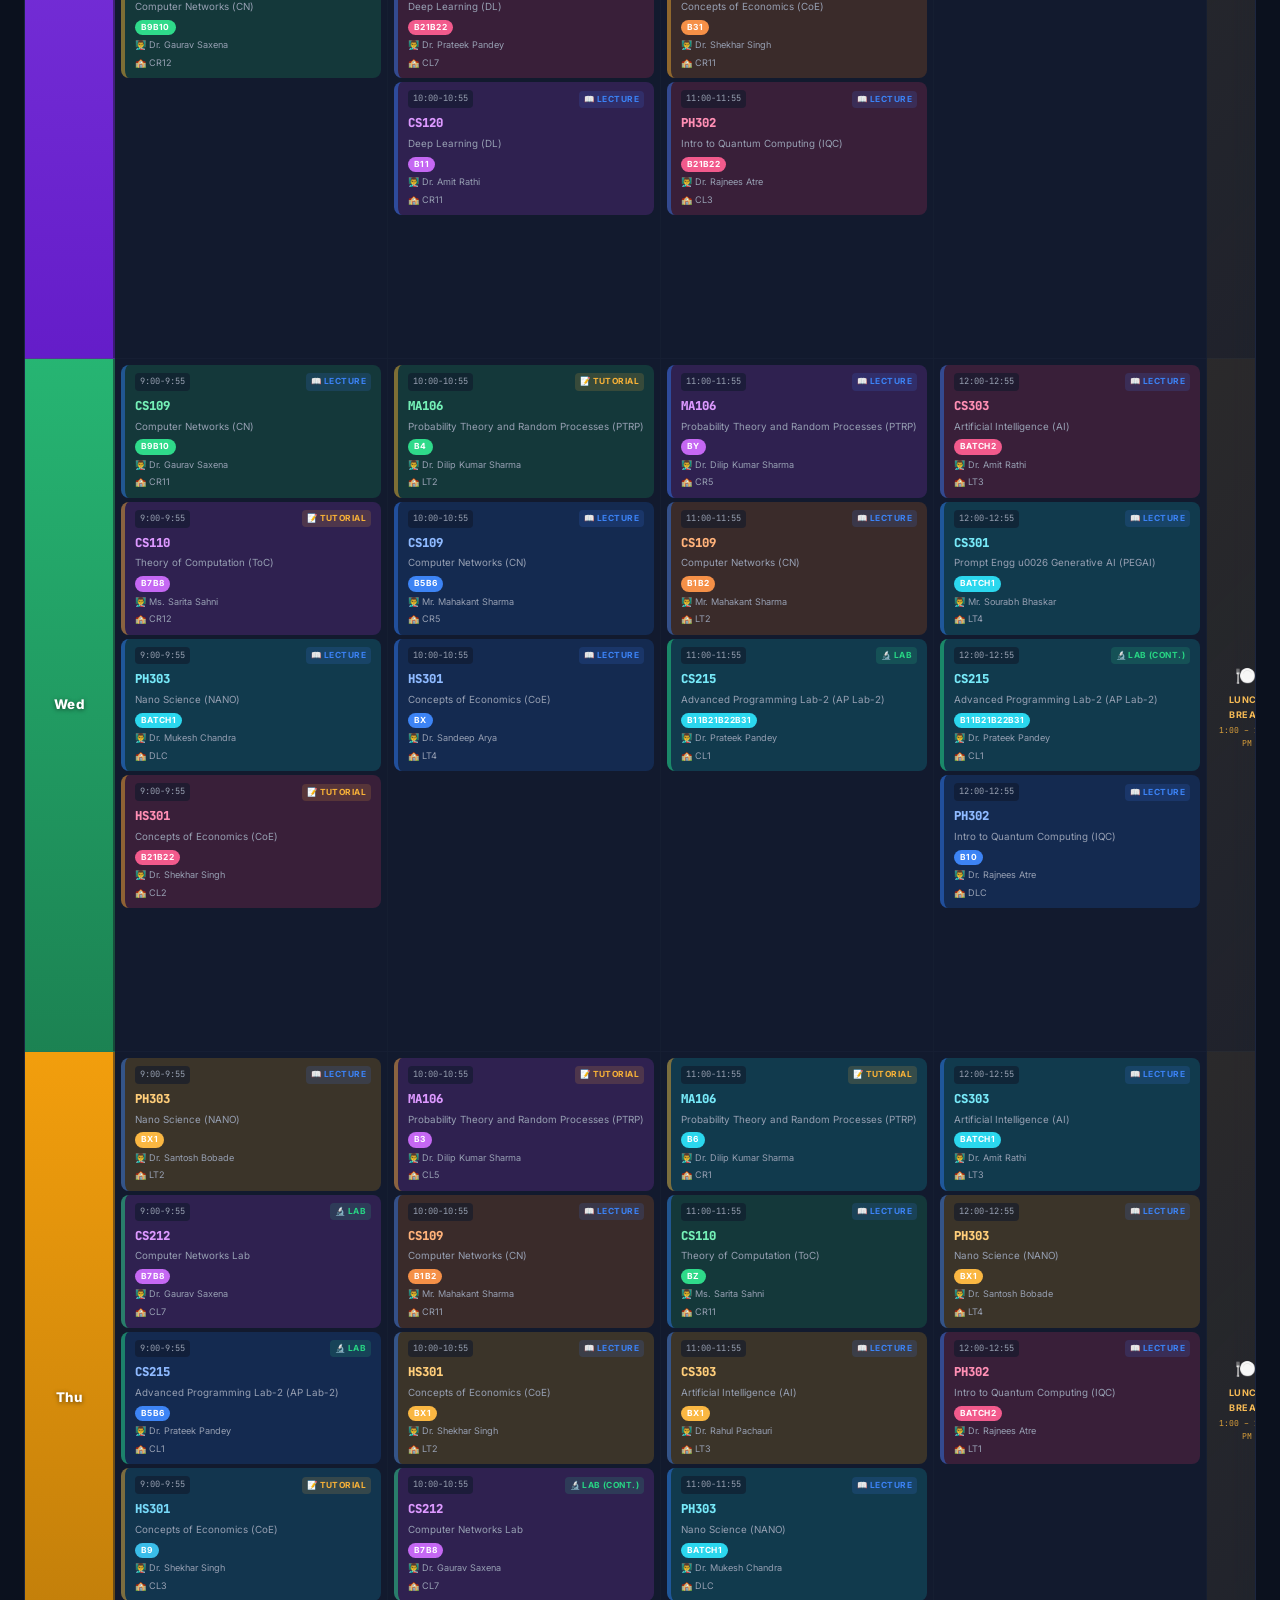
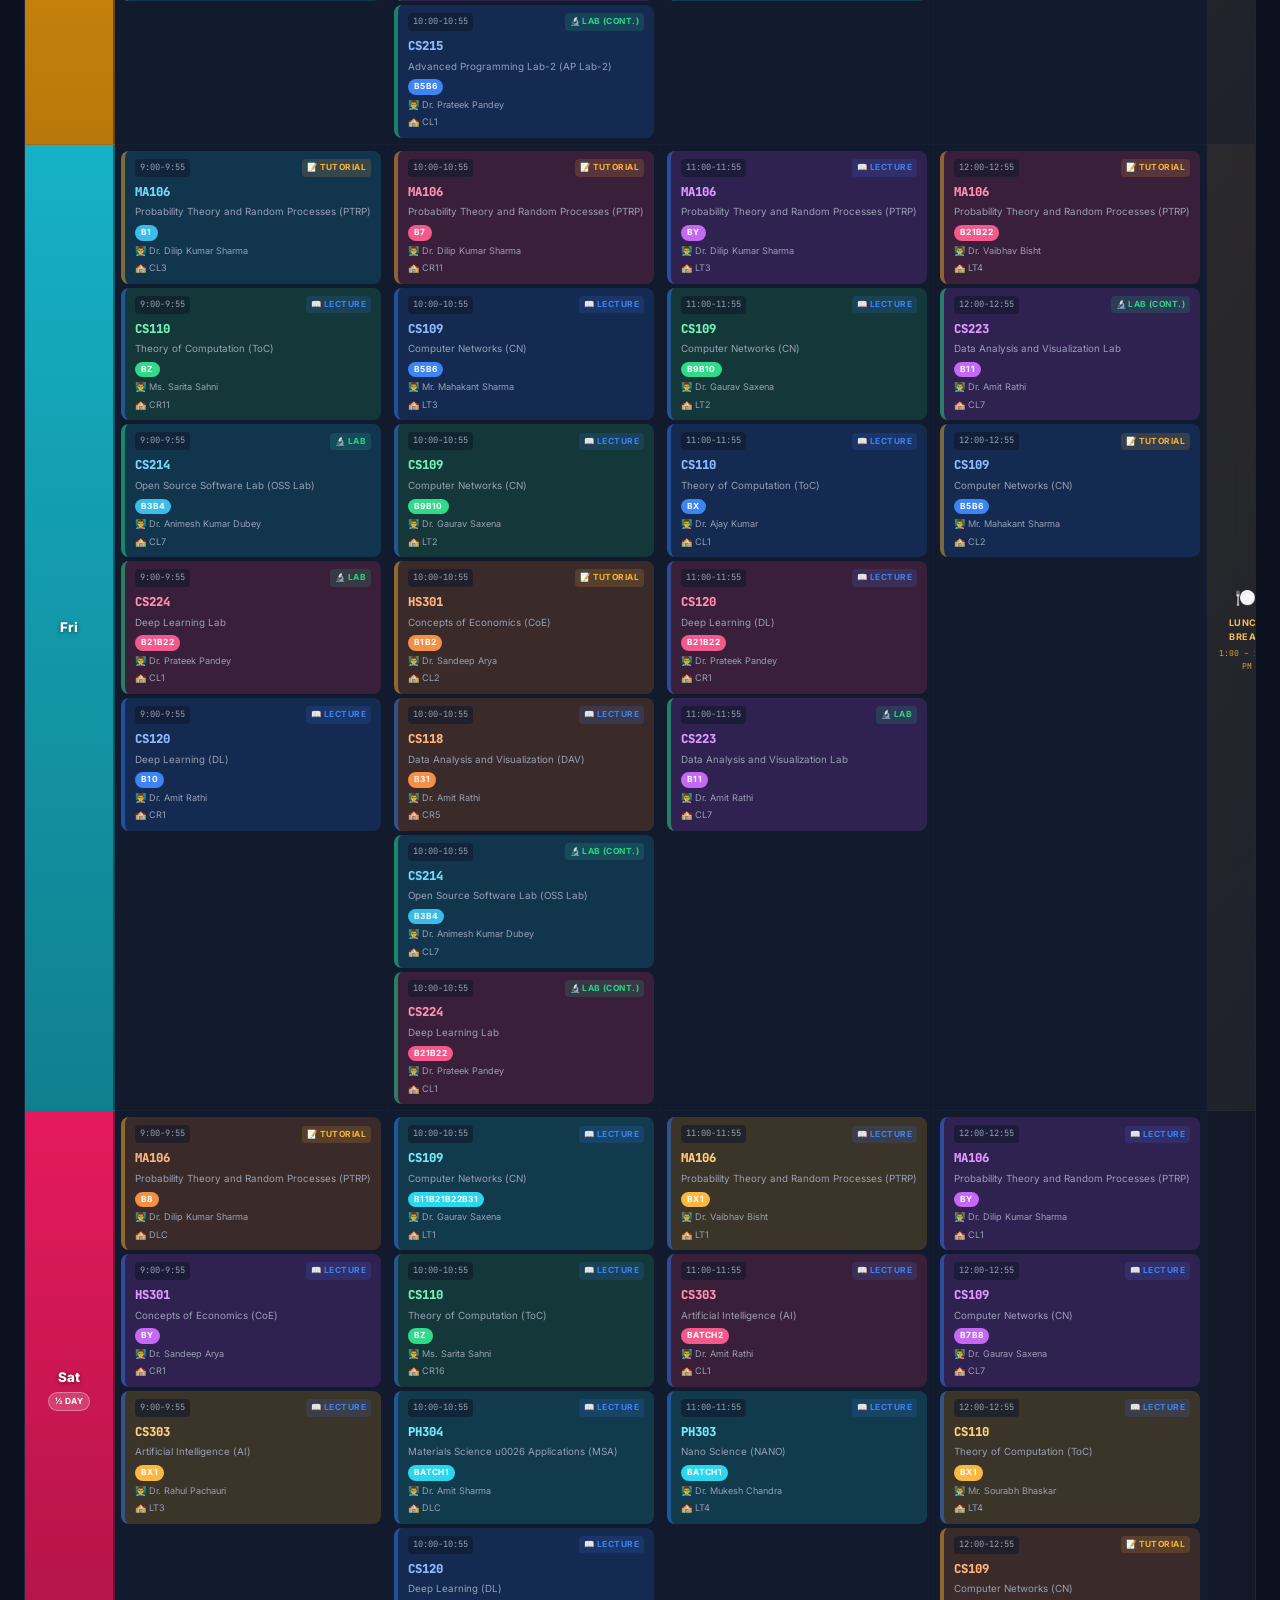
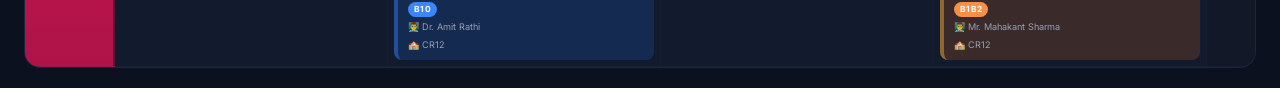
==== commit 7ce4d92e: "Deploy: Update institutional timetable generator with 8 free periods constraint and GitHub Pages dep" ====
--- a/index.html
+++ b/index.html
@@ -36,6 +36,9 @@
         </button>
         <button class="tab-btn" data-tab="dashboard" id="tabDashboard" style="display:none;">
             <span class="tab-icon">📊</span> Dashboard
+        </button>
+        <button class="tab-btn" data-tab="combined" id="tabCombined" style="display:none;">
+            <span class="tab-icon">🗓️</span> Combined View
         </button>
         <button class="tab-btn" data-tab="subbatch" id="tabSubBatch" style="display:none;">
             <span class="tab-icon">🧑‍🎓</span> Sub-Batch View
@@ -283,7 +286,8 @@
                 <div class="form-actions-right">
                     <button class="btn btn-secondary" onclick="reloadServerOutput()" title="Load latest timetable from server">⚡ Reload Latest</button>
                     <button class="btn btn-secondary" id="btnLoadOutput" onclick="loadOutputJson()" title="Upload a JSON file from your computer">📂 Upload JSON</button>
-                    <button class="btn btn-success" onclick="exportInputJson()">💾 Export Input JSON</button>
+                    <button class="btn btn-secondary" onclick="exportInputJson()">💾 Export Input JSON</button>
+                    <button class="btn btn-success" id="btnGenerate" onclick="generateTimetable()" style="background: linear-gradient(135deg, hsl(217,91%,55%), hsl(258,90%,60%)); font-weight: 700; letter-spacing: 0.02em;">⚡ Generate Timetable</button>
                 </div>
             </div>
 
@@ -297,6 +301,13 @@
     <div class="tab-content" id="tab-dashboard">
         <div class="stats-grid" id="statsGrid">
             <!-- Populated by JS -->
+        </div>
+
+        <!-- Download action bar -->
+        <div id="dashDownloadBar" style="margin-top: 28px; display: flex; gap: 12px; align-items: center; padding: 16px 20px; background: var(--bg-card); border: 1px solid var(--border-subtle); border-radius: 14px; flex-wrap: wrap;">
+            <span style="font-size: 0.85rem; font-weight: 600; color: var(--text-secondary); flex: 1;">📥 Save your timetable</span>
+            <button class="btn btn-primary" id="btnDownloadPdf" onclick="downloadPdf()" style="background: linear-gradient(135deg, hsl(0,79%,55%), hsl(340,90%,50%)); border: none;">📄 Download PDF</button>
+            <button class="btn btn-secondary" id="btnDownloadJson" onclick="downloadOutputJson()">💾 Download JSON</button>
         </div>
 
         <div style="margin-top: 20px;">
@@ -320,12 +331,39 @@
 
 
     <!-- ═══════════════════════════════════════════
-         TAB 3: SUB-BATCH VIEW
+         TAB 3: COMBINED ALL-BATCHES VIEW
+         ═══════════════════════════════════════════ -->
+    <div class="tab-content" id="tab-combined">
+        <div class="combined-header-bar">
+            <div class="combined-header-info">
+                <h2 class="combined-title">🗓️ Combined Timetable — All Batches</h2>
+                <p class="combined-subtitle">All batch groups displayed together. Each colour represents a different batch. Hover cells for details.</p>
+            </div>
+            <div class="combined-actions" style="display:flex; gap:10px; flex-shrink:0;">
+                <button class="btn btn-primary" onclick="downloadPdf()" style="background: linear-gradient(135deg, hsl(0,79%,55%), hsl(340,90%,50%)); border: none;">📄 Download PDF</button>
+                <button class="btn btn-secondary" onclick="downloadOutputJson()">💾 Download JSON</button>
+            </div>
+        </div>
+        <div id="combinedLegend" class="combined-legend"></div>
+        <div id="combinedGridContainer">
+            <div class="empty-state">
+                <div class="empty-icon">🗓️</div>
+                <h3>No timetable generated yet</h3>
+                <p>Generate a timetable to see the combined view of all batches.</p>
+            </div>
+        </div>
+    </div>
+
+
+    <!-- ═══════════════════════════════════════════
+         TAB 4: SUB-BATCH VIEW
          ═══════════════════════════════════════════ -->
     <div class="tab-content" id="tab-subbatch">
         <div class="view-controls">
             <label for="subBatchSelect">Select Sub-Batch:</label>
             <select class="styled-select" id="subBatchSelect" onchange="renderSubBatchGrid()"></select>
+            <button class="btn btn-primary" onclick="downloadPdf()" style="margin-left: auto; background: linear-gradient(135deg, hsl(0,79%,55%), hsl(340,90%,50%)); border: none;">📄 Download PDF</button>
+            <button class="btn btn-secondary" onclick="downloadOutputJson()">💾 Download JSON</button>
         </div>
         <div id="subBatchGridContainer">
             <div class="empty-state">
@@ -344,6 +382,7 @@
         <div class="view-controls">
             <label for="facultySelect">Select Faculty:</label>
             <select class="styled-select" id="facultySelect" onchange="renderFacultyGrid()"></select>
+            <button class="btn btn-primary" onclick="downloadPdf()" style="margin-left: auto; background: linear-gradient(135deg, hsl(0,79%,55%), hsl(340,90%,50%)); border: none;">📄 Download PDF</button>
         </div>
         <div id="facultyGridContainer">
             <div class="empty-state">
@@ -380,6 +419,8 @@
         <div class="view-controls">
             <label for="masterFilter">Filter:</label>
             <input type="text" class="styled-select" id="masterFilter" placeholder="Search by course, faculty, room..." oninput="renderMasterTable()" style="min-width: 300px;">
+            <button class="btn btn-primary" onclick="downloadPdf()" style="margin-left: auto; background: linear-gradient(135deg, hsl(0,79%,55%), hsl(340,90%,50%)); border: none;">📄 Download PDF</button>
+            <button class="btn btn-secondary" onclick="downloadOutputJson()">💾 Download JSON</button>
         </div>
         <div id="masterTableContainer">
             <!-- Populated by JS -->
--- a/style.css
+++ b/style.css
@@ -1103,3 +1103,584 @@
         grid-template-columns: 1fr;
     }
 }
+
+
+/* ═══════════════════════════════════════════════════════════════════════
+   PREMIUM TIMETABLE — New V2 Styles
+   ═══════════════════════════════════════════════════════════════════════ */
+
+/* ── Combined view header bar ── */
+.combined-header-bar {
+    display: flex;
+    align-items: center;
+    justify-content: space-between;
+    margin-bottom: 16px;
+    gap: 16px;
+    flex-wrap: wrap;
+}
+.combined-title {
+    font-size: 1.25rem;
+    font-weight: 800;
+    background: linear-gradient(135deg, var(--accent-blue), var(--accent-purple));
+    -webkit-background-clip: text;
+    -webkit-text-fill-color: transparent;
+    background-clip: text;
+    margin-bottom: 4px;
+}
+.combined-subtitle {
+    font-size: 0.8rem;
+    color: var(--text-muted);
+}
+
+/* ── Batch colour legend ── */
+.combined-legend {
+    display: flex;
+    gap: 12px;
+    flex-wrap: wrap;
+    margin-bottom: 16px;
+    padding: 12px 16px;
+    background: var(--glass-bg);
+    border: 1px solid var(--glass-border);
+    border-radius: var(--radius-md);
+    backdrop-filter: blur(12px);
+}
+.legend-item {
+    display: flex;
+    align-items: center;
+    gap: 6px;
+}
+.legend-dot {
+    width: 10px;
+    height: 10px;
+    border-radius: 50%;
+    flex-shrink: 0;
+}
+.legend-label {
+    font-size: 0.78rem;
+    font-weight: 600;
+}
+
+/* ── Scrollable wrapper ── */
+.tt-scroll-wrapper {
+    overflow-x: auto;
+    border-radius: var(--radius-lg);
+    border: 1px solid var(--glass-border);
+    background: var(--glass-bg);
+    backdrop-filter: blur(12px);
+}
+
+/* ── Premium timetable table ── */
+.tt-premium {
+    width: 100%;
+    border-collapse: separate;
+    border-spacing: 0;
+    min-width: 900px;
+}
+
+/* ── Header cells ── */
+.tt-th-day {
+    padding: 14px 12px;
+    font-size: 0.72rem;
+    font-weight: 700;
+    text-transform: uppercase;
+    letter-spacing: 0.08em;
+    color: var(--text-muted);
+    background: var(--bg-secondary);
+    border-bottom: 2px solid var(--border-subtle);
+    min-width: 90px;
+    position: sticky;
+    left: 0;
+    z-index: 4;
+    border-right: 1px solid var(--border-subtle);
+}
+
+.tt-th-period {
+    padding: 10px 8px;
+    text-align: center;
+    border-bottom: 2px solid var(--border-subtle);
+    border-right: 1px solid hsla(222,30%,22%,0.4);
+    min-width: 130px;
+    position: sticky;
+    top: 0;
+    z-index: 2;
+    transition: all 0.2s;
+}
+.tt-th-period:hover { filter: brightness(1.15); }
+
+.tt-period-num {
+    display: block;
+    font-size: 0.88rem;
+    font-weight: 800;
+    letter-spacing: -0.01em;
+    line-height: 1;
+    margin-bottom: 3px;
+}
+
+.tt-period-time {
+    display: block;
+    font-size: 0.68rem;
+    font-weight: 500;
+    color: var(--text-secondary);
+    font-family: 'JetBrains Mono', monospace;
+}
+
+.tt-th-lunch {
+    padding: 8px 6px;
+    text-align: center;
+    background: linear-gradient(135deg, hsla(38,80%,50%,0.25), hsla(38,80%,50%,0.12));
+    border-bottom: 2px solid hsla(38,80%,55%,0.4);
+    border-right: 1px solid hsla(38,60%,40%,0.3);
+    min-width: 80px;
+    position: sticky;
+    top: 0;
+    z-index: 2;
+}
+.tt-lunch-icon  { display: block; font-size: 1.1rem; }
+.tt-lunch-label { display: block; font-size: 0.62rem; font-weight: 700; color: hsl(38,90%,68%); text-transform: uppercase; letter-spacing: 0.06em; }
+.tt-lunch-time  { display: block; font-size: 0.6rem;  color: hsl(38,70%,58%); font-family: 'JetBrains Mono', monospace; }
+
+/* ── Row ── */
+.tt-row { transition: background 0.15s; }
+.tt-row:hover .tt-td-session,
+.tt-row:hover .tt-td-empty { background: hsla(222,30%,18%,0.5); }
+
+/* ── Day column cell ── */
+.tt-td-day {
+    padding: 10px 8px;
+    text-align: center;
+    vertical-align: middle;
+    border-right: 2px solid hsla(222,30%,10%,0.5);
+    border-bottom: 1px solid hsla(222,30%,15%,0.4);
+    position: sticky;
+    left: 0;
+    z-index: 1;
+    min-width: 90px;
+}
+.tt-day-name {
+    display: block;
+    font-size: 0.95rem;
+    font-weight: 800;
+    color: #fff;
+    text-shadow: 0 1px 4px rgba(0,0,0,0.5);
+    letter-spacing: 0.02em;
+}
+.tt-half-badge {
+    display: inline-block;
+    margin-top: 4px;
+    padding: 2px 6px;
+    background: rgba(255,255,255,0.18);
+    border: 1px solid rgba(255,255,255,0.3);
+    border-radius: 100px;
+    font-size: 0.6rem;
+    font-weight: 700;
+    color: #fff;
+    text-transform: uppercase;
+    letter-spacing: 0.05em;
+}
+
+/* ── Lunch break cell ── */
+.tt-td-lunch {
+    padding: 6px;
+    text-align: center;
+    vertical-align: middle;
+    background: linear-gradient(135deg, hsla(38,80%,50%,0.12), hsla(38,80%,50%,0.06));
+    border-bottom: 1px solid hsla(222,30%,20%,0.3);
+    border-right: 1px solid hsla(38,60%,40%,0.25);
+    min-width: 80px;
+}
+.tt-lunch-cell {
+    display: flex;
+    flex-direction: column;
+    align-items: center;
+    gap: 2px;
+}
+.lunch-big-icon   { font-size: 1.4rem; }
+.lunch-cell-label { font-size: 0.65rem; font-weight: 700; color: hsl(38,90%,65%); text-transform: uppercase; letter-spacing: 0.05em; }
+.lunch-cell-time  { font-size: 0.58rem; color: hsl(38,70%,55%); font-family: 'JetBrains Mono', monospace; }
+.tt-lunch-faded { opacity: 0.25; }
+
+/* ── Blocked / no-class cell ── */
+.tt-td-blocked {
+    padding: 8px;
+    text-align: center;
+    vertical-align: middle;
+    background: hsla(222,30%,10%,0.5);
+    border-bottom: 1px solid hsla(222,30%,20%,0.3);
+}
+.tt-blocked-inner {
+    font-size: 0.72rem;
+    color: var(--text-muted);
+    opacity: 0.6;
+    font-style: italic;
+}
+
+/* ── Session cell container ── */
+.tt-td-session {
+    padding: 6px;
+    vertical-align: top;
+    border-bottom: 1px solid hsla(222,30%,20%,0.3);
+    border-right: 1px solid hsla(222,30%,20%,0.2);
+    min-width: 130px;
+    min-height: 90px;
+}
+
+/* ── Session card (the colourful box inside) ── */
+.tt-session-card {
+    padding: 8px 10px;
+    border-radius: 8px;
+    cursor: pointer;
+    transition: transform 0.15s, box-shadow 0.15s;
+    display: flex;
+    flex-direction: column;
+    gap: 3px;
+    margin-bottom: 4px;
+    min-height: 80px;
+}
+.tt-session-card:last-child { margin-bottom: 0; }
+.tt-session-card:hover {
+    transform: translateY(-2px) scale(1.01);
+    box-shadow: 0 6px 20px rgba(0,0,0,0.3);
+    z-index: 5;
+    position: relative;
+}
+
+/* Default card colours */
+.tt-session-card.lecture  { background: var(--lecture-bg);  border-left-color: var(--lecture-border)  !important; }
+.tt-session-card.tutorial { background: var(--tutorial-bg); border-left-color: var(--tutorial-border) !important; }
+.tt-session-card.practical{ background: var(--lab-bg);      border-left-color: var(--lab-border)      !important; }
+
+/* Header row inside session card */
+.ttsc-header {
+    display: flex;
+    align-items: center;
+    justify-content: space-between;
+    gap: 4px;
+    margin-bottom: 2px;
+}
+.ttsc-time {
+    font-size: 0.62rem;
+    font-family: 'JetBrains Mono', monospace;
+    background: hsla(222,40%,12%,0.6);
+    padding: 2px 5px;
+    border-radius: 4px;
+    color: var(--text-secondary);
+    white-space: nowrap;
+}
+.ttsc-type {
+    font-size: 0.6rem;
+    font-weight: 700;
+    text-transform: uppercase;
+    letter-spacing: 0.05em;
+    padding: 2px 5px;
+    border-radius: 4px;
+}
+.ttsc-type.lecture  { background: var(--accent-blue-dim);   color: var(--accent-blue);   }
+.ttsc-type.tutorial { background: var(--accent-amber-dim);  color: var(--accent-amber);  }
+.ttsc-type.practical{ background: var(--accent-green-dim);  color: var(--accent-green);  }
+
+.ttsc-code {
+    font-family: 'JetBrains Mono', monospace;
+    font-size: 0.88rem;
+    font-weight: 800;
+    letter-spacing: -0.01em;
+    color: var(--text-primary);
+}
+.ttsc-name {
+    font-size: 0.7rem;
+    color: var(--text-secondary);
+    white-space: nowrap;
+    overflow: hidden;
+    text-overflow: ellipsis;
+}
+.ttsc-batch {
+    display: inline-block;
+    padding: 1px 6px;
+    border-radius: 100px;
+    font-size: 0.6rem;
+    font-weight: 700;
+    color: #fff;
+    margin-top: 2px;
+    text-transform: uppercase;
+    letter-spacing: 0.04em;
+    align-self: flex-start;
+}
+.ttsc-batch-plain {
+    font-size: 0.65rem;
+    font-weight: 600;
+    color: var(--text-secondary);
+    margin-top: 2px;
+}
+.ttsc-faculty, .ttsc-room {
+    font-size: 0.65rem;
+    color: var(--text-secondary);
+    white-space: nowrap;
+    overflow: hidden;
+    text-overflow: ellipsis;
+}
+
+/* ── Empty cell ── */
+.tt-td-empty {
+    padding: 6px;
+    text-align: center;
+    vertical-align: middle;
+    border-bottom: 1px solid hsla(222,30%,20%,0.3);
+    border-right: 1px solid hsla(222,30%,20%,0.2);
+}
+.tt-empty-cell {
+    height: 80px;
+    border: 1px dashed hsla(222,30%,25%,0.35);
+    border-radius: 6px;
+    display: flex;
+    align-items: center;
+    justify-content: center;
+    color: var(--text-muted);
+    font-size: 0.8rem;
+    opacity: 0.35;
+}
+
+/* ── Old v2 classes compatibility (buildWeeklyGrid uses these) ── */
+.timetable-wrapper.tt-vibrant { background: var(--glass-bg); }
+.timetable-grid.tg-premium { min-width: 900px; }
+.tg-row:hover td { background: hsla(222,30%,18%,0.4); }
+
+.day-header-v2 {
+    padding: 12px 10px;
+    background: var(--bg-secondary);
+    border-bottom: 2px solid var(--border-subtle);
+    font-size: 0.7rem;
+    color: var(--text-muted);
+    text-transform: uppercase;
+    letter-spacing: 0.06em;
+    font-weight: 700;
+    position: sticky;
+    left: 0;
+    z-index: 4;
+}
+
+.period-header-v2 {
+    padding: 10px 8px;
+    text-align: center;
+    border-bottom: 2px solid var(--border-subtle);
+    border-right: 1px solid hsla(222,30%,22%,0.4);
+    min-width: 130px;
+    position: sticky;
+    top: 0;
+    z-index: 2;
+}
+
+.th-p1 { background: hsla(217,80%,50%,0.22); }
+.th-p2 { background: hsla(265,75%,57%,0.22); }
+.th-p3 { background: hsla(152,65%,43%,0.22); }
+.th-p4 { background: hsla(38,90%,50%,0.22);  }
+.th-p5 { background: hsla(187,80%,43%,0.22); }
+.th-p6 { background: hsla(340,80%,50%,0.22); }
+
+.period-pill {
+    display: inline-block;
+    padding: 2px 8px;
+    border-radius: 100px;
+    background: hsla(222,40%,8%,0.5);
+    font-size: 0.78rem;
+    font-weight: 700;
+    color: #fff;
+    margin-bottom: 3px;
+}
+.period-time-v2 {
+    display: block;
+    font-size: 0.65rem;
+    color: var(--text-secondary);
+    font-family: 'JetBrains Mono', monospace;
+}
+
+.lunch-header-v2 {
+    padding: 8px 6px;
+    text-align: center;
+    background: linear-gradient(135deg, hsla(38,80%,50%,0.25), hsla(38,80%,50%,0.12));
+    border-bottom: 2px solid hsla(38,80%,55%,0.4);
+    border-right: 1px solid hsla(38,60%,40%,0.3);
+    min-width: 80px;
+    position: sticky;
+    top: 0;
+    z-index: 2;
+}
+.lunch-th-inner  { display: flex; flex-direction: column; align-items: center; gap: 2px; font-size: 1rem; }
+.lunch-th-time   { font-size: 0.6rem; color: hsl(38,80%,62%); font-family: 'JetBrains Mono', monospace; }
+.lunch-th-label  { font-size: 0.6rem; font-weight: 700; color: hsl(38,90%,65%); text-transform: uppercase; letter-spacing: 0.05em; }
+
+.day-cell-v2 {
+    padding: 10px 8px;
+    text-align: center;
+    vertical-align: middle;
+    border-right: 2px solid hsla(222,30%,10%,0.5);
+    border-bottom: 1px solid hsla(222,30%,15%,0.4);
+    position: sticky;
+    left: 0;
+    z-index: 1;
+    min-width: 90px;
+}
+.day-name-v2 {
+    display: block;
+    font-size: 0.92rem;
+    font-weight: 800;
+    color: #fff;
+    text-shadow: 0 1px 4px rgba(0,0,0,0.5);
+}
+.half-day-badge-v2 {
+    display: inline-block;
+    margin-top: 4px;
+    padding: 2px 5px;
+    background: rgba(255,255,255,0.18);
+    border: 1px solid rgba(255,255,255,0.3);
+    border-radius: 100px;
+    font-size: 0.58rem;
+    font-weight: 700;
+    color: #fff;
+    text-transform: uppercase;
+}
+
+.lunch-cell-v2 {
+    padding: 6px;
+    text-align: center;
+    vertical-align: middle;
+    background: linear-gradient(135deg, hsla(38,80%,50%,0.12), hsla(38,80%,50%,0.06));
+    border-bottom: 1px solid hsla(222,30%,20%,0.3);
+    border-right: 1px solid hsla(38,60%,40%,0.25);
+    min-width: 80px;
+}
+.lunch-inner-v2  { display: flex; flex-direction: column; align-items: center; gap: 2px; }
+.lunch-emoji     { font-size: 1.4rem; }
+.lunch-text      { font-size: 0.65rem; font-weight: 700; color: hsl(38,90%,65%); text-transform: uppercase; letter-spacing: 0.05em; }
+.lunch-time      { font-size: 0.58rem; color: hsl(38,70%,55%); font-family: 'JetBrains Mono', monospace; }
+.lunch-faded     { opacity: 0.25; }
+
+.blocked-cell-v2 {
+    padding: 8px;
+    text-align: center;
+    vertical-align: middle;
+    background: hsla(222,30%,10%,0.5);
+    border-bottom: 1px solid hsla(222,30%,20%,0.3);
+}
+.blocked-inner-v2 {
+    font-size: 0.72rem;
+    color: var(--text-muted);
+    opacity: 0.6;
+    font-style: italic;
+}
+
+.session-td-v2 {
+    padding: 6px;
+    vertical-align: top;
+    border-bottom: 1px solid hsla(222,30%,20%,0.3);
+    border-right: 1px solid hsla(222,30%,20%,0.2);
+    min-width: 130px;
+    min-height: 90px;
+}
+
+.session-card {
+    padding: 8px 10px;
+    border-radius: 8px;
+    cursor: pointer;
+    transition: transform 0.15s, box-shadow 0.15s;
+    display: flex;
+    flex-direction: column;
+    gap: 3px;
+    border-left: 3px solid transparent;
+    min-height: 80px;
+}
+.session-card:hover {
+    transform: translateY(-2px) scale(1.01);
+    box-shadow: 0 6px 20px rgba(0,0,0,0.35);
+    z-index: 5;
+    position: relative;
+}
+.session-card.lecture  { background: var(--lecture-bg);  border-left-color: var(--lecture-border);  }
+.session-card.tutorial { background: var(--tutorial-bg); border-left-color: var(--tutorial-border); }
+.session-card.practical{ background: var(--lab-bg);      border-left-color: var(--lab-border);      }
+
+.sc-header {
+    display: flex;
+    align-items: center;
+    justify-content: space-between;
+    gap: 4px;
+    margin-bottom: 2px;
+}
+.sc-time-chip {
+    font-size: 0.62rem;
+    font-family: 'JetBrains Mono', monospace;
+    background: hsla(222,40%,12%,0.7);
+    padding: 2px 5px;
+    border-radius: 4px;
+    color: var(--text-secondary);
+    white-space: nowrap;
+}
+.sc-type-chip {
+    font-size: 0.6rem;
+    font-weight: 700;
+    text-transform: uppercase;
+    letter-spacing: 0.05em;
+    padding: 2px 5px;
+    border-radius: 4px;
+}
+.sc-type-chip.lecture  { background: var(--accent-blue-dim);  color: var(--accent-blue);  }
+.sc-type-chip.tutorial { background: var(--accent-amber-dim); color: var(--accent-amber); }
+.sc-type-chip.practical{ background: var(--accent-green-dim); color: var(--accent-green); }
+
+.sc-course-code {
+    font-family: 'JetBrains Mono', monospace;
+    font-size: 0.88rem;
+    font-weight: 800;
+    color: var(--text-primary);
+}
+.session-card.lecture  .sc-course-code { color: var(--lecture-text);  }
+.session-card.tutorial .sc-course-code { color: var(--tutorial-text); }
+.session-card.practical .sc-course-code { color: var(--lab-text); }
+
+.sc-course-name {
+    font-size: 0.68rem;
+    color: var(--text-secondary);
+    white-space: nowrap;
+    overflow: hidden;
+    text-overflow: ellipsis;
+}
+.sc-details {
+    display: flex;
+    flex-wrap: wrap;
+    gap: 4px;
+    margin-top: 2px;
+}
+.sc-detail-item {
+    font-size: 0.62rem;
+    color: var(--text-muted);
+    white-space: nowrap;
+}
+.sc-batch-tag {
+    display: inline-block;
+    padding: 1px 6px;
+    border-radius: 100px;
+    background: hsla(222,40%,25%,0.6);
+    font-size: 0.6rem;
+    font-weight: 600;
+    color: var(--text-secondary);
+    margin-top: 2px;
+    align-self: flex-start;
+}
+
+.empty-td-v2 {
+    padding: 6px;
+    text-align: center;
+    vertical-align: middle;
+    border-bottom: 1px solid hsla(222,30%,20%,0.3);
+    border-right: 1px solid hsla(222,30%,20%,0.2);
+}
+.empty-cell-v2 {
+    height: 80px;
+    border: 1px dashed hsla(222,30%,25%,0.3);
+    border-radius: 6px;
+    display: flex;
+    align-items: center;
+    justify-content: center;
+    color: var(--text-muted);
+    font-size: 0.8rem;
+    opacity: 0.3;
+}
+
